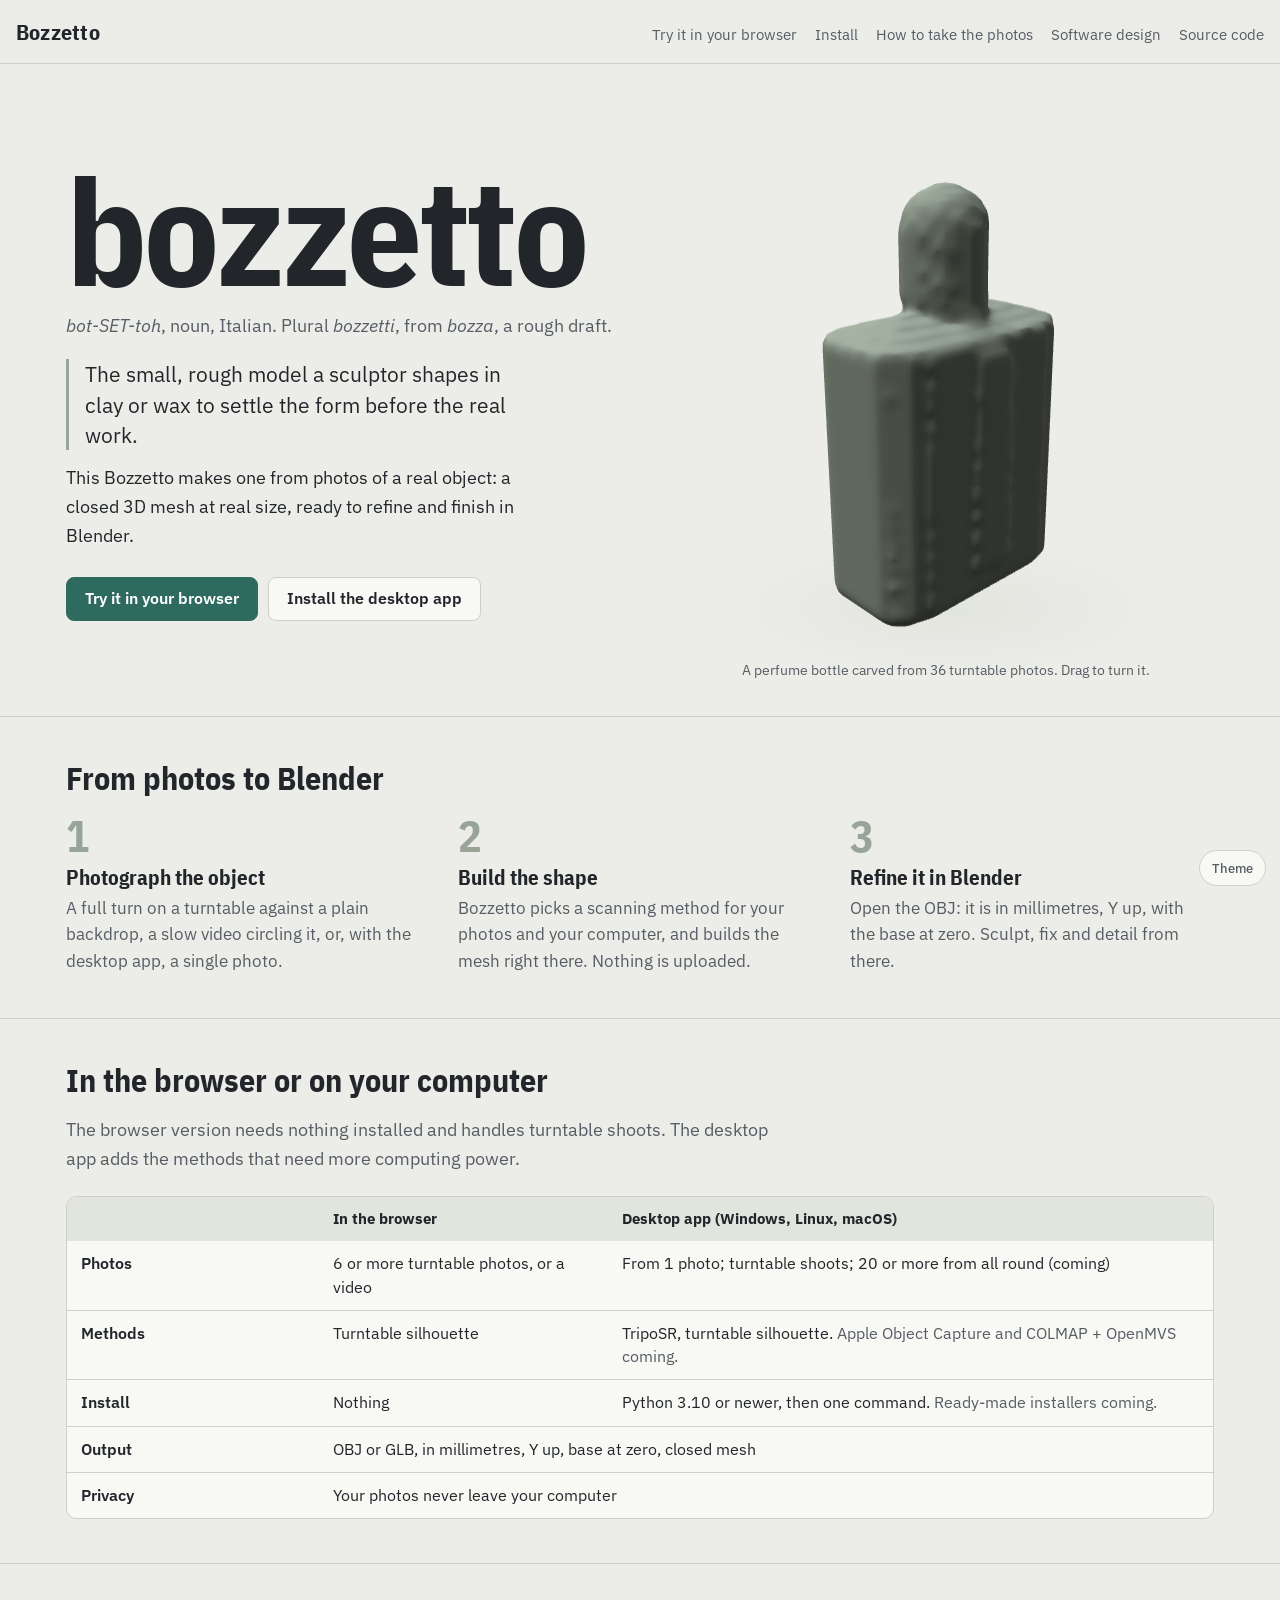
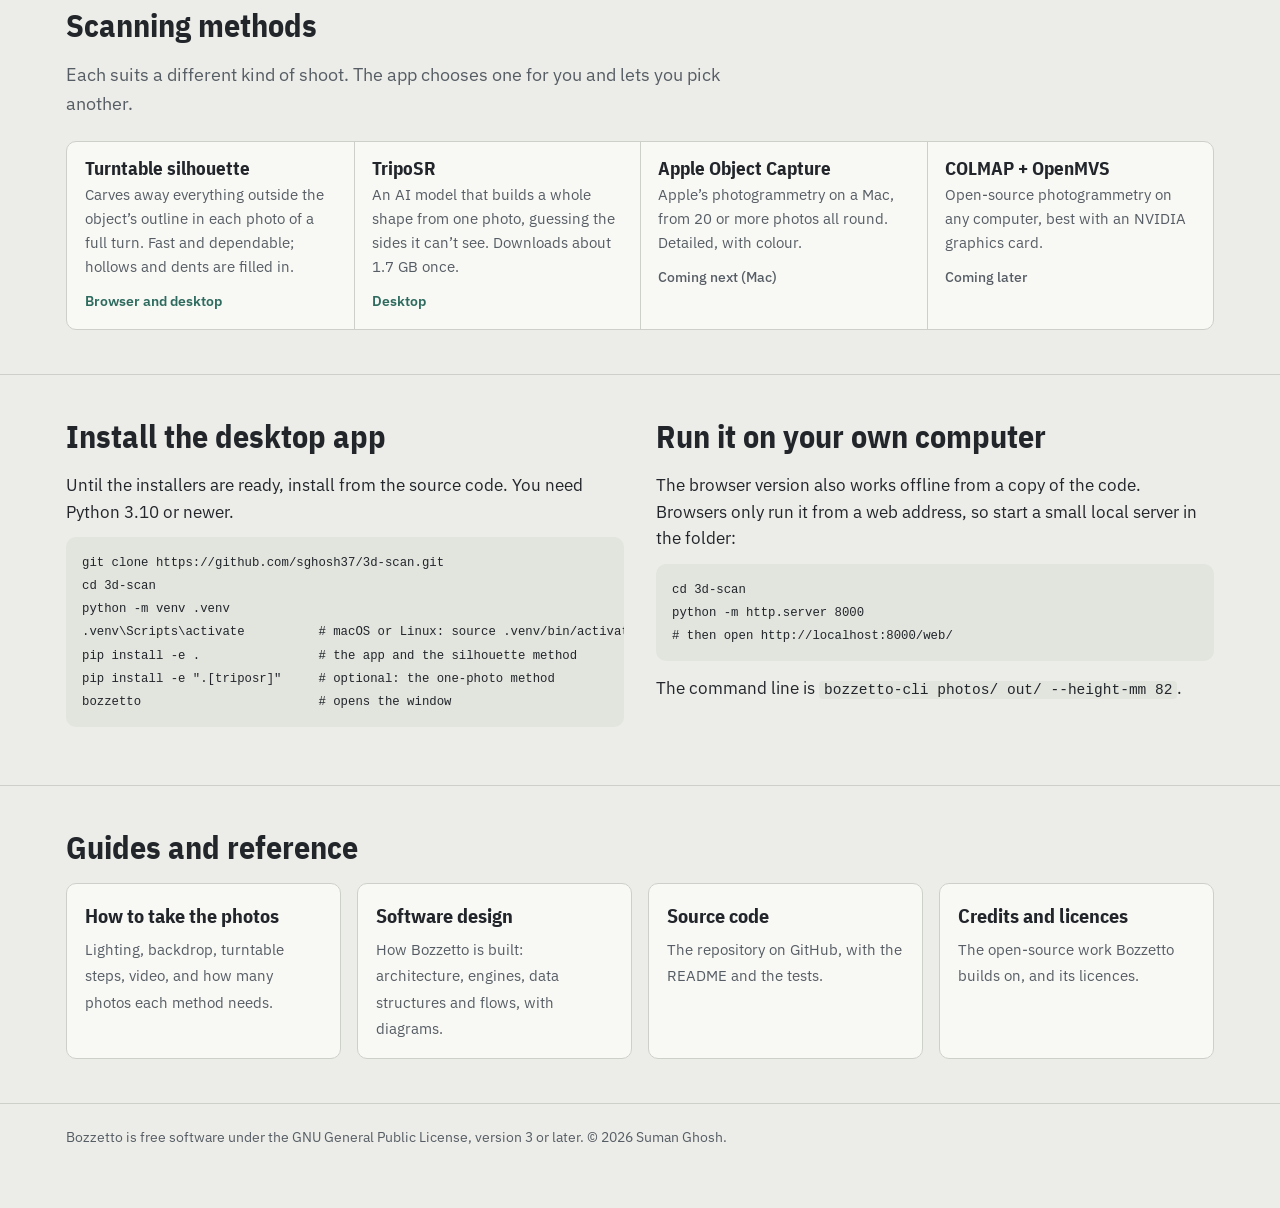
==== index.html @ edd4b000 "Bozzetto in the browser and the home page (stage 6)" ====
<!doctype html>
<!-- Bozzetto: photos to a rough 3D shape for sculpting
     Copyright (C) 2026 Suman Ghosh
     SPDX-License-Identifier: GPL-3.0-or-later -->
<html lang="en">
<head>
<meta charset="utf-8">
<meta name="viewport" content="width=device-width, initial-scale=1">
<title>Bozzetto</title>
<meta name="description" content="Bozzetto turns photos or a short video of a real object into a rough 3D model (OBJ, in millimetres) to refine in Blender. Free software for Windows, Linux, macOS and the browser.">
<link rel="preconnect" href="https://fonts.googleapis.com">
<link rel="preconnect" href="https://fonts.gstatic.com" crossorigin>
<link rel="stylesheet" href="https://fonts.googleapis.com/css2?family=IBM+Plex+Sans:ital,wght@0,400;0,500;0,600;1,400&family=IBM+Plex+Sans+Condensed:wght@600;700&display=swap">
<link rel="stylesheet" href="web/site.css">
<style>
.wrap { max-width: 1180px; margin: 0 auto; padding-left: max(16px, env(safe-area-inset-left, 0px)); padding-right: max(16px, env(safe-area-inset-right, 0px)); }

.hero { display: grid; grid-template-columns: minmax(0, 1.05fr) minmax(0, 1fr); gap: 24px 48px; align-items: center; padding-block: 48px 40px; }
@media (max-width: 860px) { .hero { grid-template-columns: minmax(0, 1fr); padding-block: 28px 24px; } }
.entry h1 { font-size: clamp(64px, 13vw, 148px); line-height: .86; letter-spacing: -.02em; margin: 0 0 18px; }
.entry .say { font-size: 18px; color: var(--ink-2); margin: 0 0 18px; }
.entry .say i { font-style: italic; }
.entry .sense { font-size: 21px; line-height: 1.45; margin: 0 0 14px; max-width: 34ch; border-left: 3px solid var(--clay); padding-left: 16px; }
.entry .ours { font-size: 18px; margin: 0 0 26px; max-width: 42ch; }
.cta { display: flex; flex-wrap: wrap; gap: 10px; }

.stand { position: relative; aspect-ratio: 1 / 1.05; max-height: 72vh; width: 100%; margin-inline: auto;
  background: radial-gradient(ellipse 60% 18% at 50% 88%, var(--sunk) 0, transparent 70%); }
.stand canvas { position: absolute; inset: 0; }
.stand figcaption { position: absolute; left: 0; right: 0; bottom: -6px; text-align: center; font-size: 14px; color: var(--ink-2); }
.stand .nogl { position: absolute; inset: 0; display: grid; place-items: center; color: var(--ink-2); text-align: center; padding: 20px; }

section.block { padding-block: 44px; border-top: 1px solid var(--rule); }
section.block h2 { font-size: 32px; margin-bottom: 18px; }
.lead { font-size: 18px; max-width: 64ch; color: var(--ink-2); margin-bottom: 22px; }

.steps { list-style: none; margin: 0; padding: 0; display: grid; grid-template-columns: repeat(3, minmax(0, 1fr)); gap: 28px; counter-reset: s; }
@media (max-width: 760px) { .steps { grid-template-columns: minmax(0, 1fr); gap: 18px; } }
.steps li { counter-increment: s; }
.steps li::before { content: counter(s); display: block; font-family: var(--display); font-weight: 700; font-size: 44px; line-height: 1; color: var(--clay); margin-bottom: 8px; }
.steps h3 { font-size: 21px; margin-bottom: 6px; }
.steps p { color: var(--ink-2); margin: 0; max-width: 36ch; }

.table-wrap { overflow-x: auto; border: 1px solid var(--rule); border-radius: 10px; background: var(--surface); }
table { border-collapse: collapse; width: 100%; font-size: 15.5px; line-height: 1.5; min-width: 560px; }
th, td { text-align: left; vertical-align: top; padding: 11px 14px; border-bottom: 1px solid var(--rule); }
tr:last-child td, tr:last-child th { border-bottom: 0; }
thead th { font-size: 15px; background: var(--sunk); }
tbody th { font-weight: 600; width: 22%; }
.soon { color: var(--ink-2); }

.engines { display: grid; grid-template-columns: repeat(auto-fit, minmax(240px, 1fr)); gap: 0; border: 1px solid var(--rule); border-radius: 10px; overflow: hidden; background: var(--surface); }
.engine { padding: 16px 18px; border-right: 1px solid var(--rule); border-bottom: 1px solid var(--rule); margin: 0 -1px -1px 0; }
.engine h3 { font-size: 19px; margin-bottom: 4px; }
.engine p { margin: 0 0 8px; font-size: 15px; color: var(--ink-2); }
.engine .state { font-size: 14px; font-weight: 600; color: var(--accent); }
.engine .state.later { color: var(--ink-2); font-weight: 500; }

pre.cmd { background: var(--sunk); border-radius: 10px; padding: 14px 16px; overflow-x: auto; font-size: 14px; line-height: 1.65; margin: 0 0 14px; }
pre.cmd code { background: none; padding: 0; overflow-wrap: normal; }
.cols { display: grid; grid-template-columns: minmax(0, 1fr) minmax(0, 1fr); gap: 32px; }
@media (max-width: 860px) { .cols { grid-template-columns: minmax(0, 1fr); } }

.docs { display: grid; grid-template-columns: repeat(auto-fit, minmax(230px, 1fr)); gap: 16px; }
.doc { display: block; padding: 16px 18px; border: 1px solid var(--rule); border-radius: 10px; background: var(--surface); color: var(--ink); text-decoration: none; }
.doc:hover { border-color: var(--accent); color: var(--ink); }
.doc b { display: block; font-family: var(--display); font-size: 20px; margin-bottom: 4px; }
.doc span { color: var(--ink-2); font-size: 15px; }

footer { border-top: 1px solid var(--rule); padding-block: 22px 60px; font-size: 14px; color: var(--ink-2); }
</style>
</head>
<body>
<header class="topbar">
  <a class="brand" href="./" aria-current="page">Bozzetto</a>
  <nav aria-label="Site">
    <a href="web/">Try it in your browser</a>
    <a href="#install">Install</a>
    <a href="docs/capture.html">How to take the photos</a>
    <a href="docs/design.html">Software design</a>
    <a href="https://github.com/sghosh37/3d-scan">Source code</a>
  </nav>
</header>

<main>
  <div class="wrap hero">
    <div class="entry">
      <h1>bozzetto</h1>
      <p class="say"><i>bot-SET-toh</i>, noun, Italian. Plural <i>bozzetti</i>, from <i>bozza</i>, a rough draft.</p>
      <p class="sense">The small, rough model a sculptor shapes in clay or wax to settle the form before the real work.</p>
      <p class="ours">This Bozzetto makes one from photos of a real object: a closed 3D mesh at real size, ready to refine and finish in Blender.</p>
      <div class="cta">
        <a class="btn primary" href="web/">Try it in your browser</a>
        <a class="btn" href="#install">Install the desktop app</a>
      </div>
    </div>
    <figure class="stand" style="margin:0">
      <canvas class="mesh" id="hero" tabindex="0" aria-label="A perfume bottle scanned by Bozzetto. Drag or use the arrow keys to turn it."></canvas>
      <figcaption>A perfume bottle carved from 36 turntable photos. Drag to turn it.</figcaption>
    </figure>
  </div>

  <section class="block" aria-labelledby="how">
    <div class="wrap">
      <h2 id="how">From photos to Blender</h2>
      <ol class="steps">
        <li><h3>Photograph the object</h3><p>A full turn on a turntable against a plain backdrop, a slow video circling it, or, with the desktop app, a single photo.</p></li>
        <li><h3>Build the shape</h3><p>Bozzetto picks a scanning method for your photos and your computer, and builds the mesh right there. Nothing is uploaded.</p></li>
        <li><h3>Refine it in Blender</h3><p>Open the OBJ: it is in millimetres, Y up, with the base at zero. Sculpt, fix and detail from there.</p></li>
      </ol>
    </div>
  </section>

  <section class="block" aria-labelledby="where">
    <div class="wrap">
      <h2 id="where">In the browser or on your computer</h2>
      <p class="lead">The browser version needs nothing installed and handles turntable shoots. The desktop app adds the methods that need more computing power.</p>
      <div class="table-wrap">
        <table>
          <thead><tr><th scope="col"></th><th scope="col">In the browser</th><th scope="col">Desktop app (Windows, Linux, macOS)</th></tr></thead>
          <tbody>
            <tr><th scope="row">Photos</th><td>6 or more turntable photos, or a video</td><td>From 1 photo; turntable shoots; 20 or more from all round (coming)</td></tr>
            <tr><th scope="row">Methods</th><td>Turntable silhouette</td><td>TripoSR, turntable silhouette. <span class="soon">Apple Object Capture and COLMAP + OpenMVS coming.</span></td></tr>
            <tr><th scope="row">Install</th><td>Nothing</td><td>Python 3.10 or newer, then one command. <span class="soon">Ready-made installers coming.</span></td></tr>
            <tr><th scope="row">Output</th><td colspan="2">OBJ or GLB, in millimetres, Y up, base at zero, closed mesh</td></tr>
            <tr><th scope="row">Privacy</th><td colspan="2">Your photos never leave your computer</td></tr>
          </tbody>
        </table>
      </div>
    </div>
  </section>

  <section class="block" aria-labelledby="methods">
    <div class="wrap">
      <h2 id="methods">Scanning methods</h2>
      <p class="lead">Each suits a different kind of shoot. The app chooses one for you and lets you pick another.</p>
      <div class="engines">
        <div class="engine"><h3>Turntable silhouette</h3><p>Carves away everything outside the object’s outline in each photo of a full turn. Fast and dependable; hollows and dents are filled in.</p><span class="state">Browser and desktop</span></div>
        <div class="engine"><h3>TripoSR</h3><p>An AI model that builds a whole shape from one photo, guessing the sides it can’t see. Downloads about 1.7 GB once.</p><span class="state">Desktop</span></div>
        <div class="engine"><h3>Apple Object Capture</h3><p>Apple’s photogrammetry on a Mac, from 20 or more photos all round. Detailed, with colour.</p><span class="state later">Coming next (Mac)</span></div>
        <div class="engine"><h3>COLMAP + OpenMVS</h3><p>Open-source photogrammetry on any computer, best with an NVIDIA graphics card.</p><span class="state later">Coming later</span></div>
      </div>
    </div>
  </section>

  <section class="block" id="install" aria-labelledby="installh">
    <div class="wrap cols">
      <div>
        <h2 id="installh">Install the desktop app</h2>
        <p>Until the installers are ready, install from the source code. You need Python 3.10 or newer.</p>
<pre class="cmd"><code>git clone https://github.com/sghosh37/3d-scan.git
cd 3d-scan
python -m venv .venv
.venv\Scripts\activate          # macOS or Linux: source .venv/bin/activate
pip install -e .                # the app and the silhouette method
pip install -e ".[triposr]"     # optional: the one-photo method
bozzetto                        # opens the window</code></pre>
      </div>
      <div>
        <h2>Run it on your own computer</h2>
        <p>The browser version also works offline from a copy of the code. Browsers only run it from a web address, so start a small local server in the folder:</p>
<pre class="cmd"><code>cd 3d-scan
python -m http.server 8000
# then open http://localhost:8000/web/</code></pre>
        <p>The command line is <code>bozzetto-cli photos/ out/ --height-mm 82</code>.</p>
      </div>
    </div>
  </section>

  <section class="block" aria-labelledby="docs">
    <div class="wrap">
      <h2 id="docs">Guides and reference</h2>
      <div class="docs">
        <a class="doc" href="docs/capture.html"><b>How to take the photos</b><span>Lighting, backdrop, turntable steps, video, and how many photos each method needs.</span></a>
        <a class="doc" href="docs/design.html"><b>Software design</b><span>How Bozzetto is built: architecture, engines, data structures and flows, with diagrams.</span></a>
        <a class="doc" href="https://github.com/sghosh37/3d-scan"><b>Source code</b><span>The repository on GitHub, with the README and the tests.</span></a>
        <a class="doc" href="https://github.com/sghosh37/3d-scan/blob/main/THIRD_PARTY_NOTICES.md"><b>Credits and licences</b><span>The open-source work Bozzetto builds on, and its licences.</span></a>
      </div>
    </div>
  </section>
</main>

<footer>
  <div class="wrap">Bozzetto is free software under the GNU General Public License, version 3 or later. © 2026 Suman Ghosh.</div>
</footer>
<button class="theme-toggle" type="button" id="themeToggle" aria-label="Switch between light and dark theme">Theme</button>
<script type="module">
import { MeshViewer } from './web/js/viewer.js';
const root = document.documentElement;
try { const t = localStorage.getItem('bozzetto.theme'); if (t) root.dataset.theme = JSON.parse(t); } catch {}
let viewer = null;
document.getElementById('themeToggle').addEventListener('click', () => {
  const dark = root.dataset.theme ? root.dataset.theme === 'dark' : matchMedia('(prefers-color-scheme: dark)').matches;
  root.dataset.theme = dark ? 'light' : 'dark';
  try { localStorage.setItem('bozzetto.theme', JSON.stringify(root.dataset.theme)); } catch {}
  viewer?.draw();
});
try {
  viewer = new MeshViewer(document.getElementById('hero'), { spin: true });
  viewer.zoom = 1.15;
  await viewer.loadGlb('web/sample/perfume.glb');
} catch (e) {
  const c = document.getElementById('hero');
  const p = document.createElement('div'); p.className = 'nogl';
  p.textContent = 'The 3D model can’t be shown in this browser.';
  c.replaceWith(p);
}
</script>
</body>
</html>
---- web/site.css ----
/* Bozzetto: photos to a rough 3D shape for sculpting
   Copyright (C) 2026 Suman Ghosh
   SPDX-License-Identifier: GPL-3.0-or-later

   Shared look for the home page and the browser app: plaster-grey ground, graphite ink,
   grey-green modelling clay for meshes, one viridian accent (oxidised armature wire). */
:root {
  --plaster: #ECEDE8; --surface: #F8F8F5; --sunk: #E2E4DE; --ink: #22262B; --ink-2: #565D64; --rule: #CDD0C9;
  --accent: #2E6B5E; --accent-ink: #FFFFFF; --accent-soft: #DCEAE5; --warn: #8A4B12; --warn-soft: #F4E7D6;
  --bad: #9B2C2C; --bad-soft: #F6DEDC;
  --clay: #97A497; --clay-sky: #FFFFFF; --clay-ground: #6F6A60;
  --display: 'IBM Plex Sans Condensed', 'Arial Narrow', sans-serif;
  --body: 'IBM Plex Sans', -apple-system, 'Segoe UI', Roboto, sans-serif;
  color-scheme: light;
}
@media (prefers-color-scheme: dark) {
  :root:not([data-theme="light"]) {
    --plaster: #191B1D; --surface: #222528; --sunk: #2A2E31; --ink: #E7E9E4; --ink-2: #A6ADB2; --rule: #3A3F43;
    --accent: #7FC4B2; --accent-ink: #10201C; --accent-soft: #1D332E; --warn: #E6B07A; --warn-soft: #3A2C1D;
    --bad: #F0A39C; --bad-soft: #3D2321;
    --clay: #A3B0A4; --clay-sky: #E8ECE6; --clay-ground: #4A463F; color-scheme: dark;
  }
}
:root[data-theme="dark"] {
  --plaster: #191B1D; --surface: #222528; --sunk: #2A2E31; --ink: #E7E9E4; --ink-2: #A6ADB2; --rule: #3A3F43;
  --accent: #7FC4B2; --accent-ink: #10201C; --accent-soft: #1D332E; --warn: #E6B07A; --warn-soft: #3A2C1D;
  --bad: #F0A39C; --bad-soft: #3D2321;
  --clay: #A3B0A4; --clay-sky: #E8ECE6; --clay-ground: #4A463F; color-scheme: dark;
}
* { box-sizing: border-box; }
html { -webkit-text-size-adjust: 100%; }
body { margin: 0; background: var(--plaster); color: var(--ink); font-family: var(--body); font-size: 16.5px; line-height: 1.6; -webkit-font-smoothing: antialiased; }
a { color: var(--accent); text-underline-offset: 2px; }
a:hover { color: var(--ink); }
:focus-visible { outline: 2px solid var(--accent); outline-offset: 2px; border-radius: 4px; }
h1, h2, h3 { font-family: var(--display); font-weight: 700; line-height: 1.1; margin: 0; text-wrap: balance; }
p { margin: 0 0 12px; }
code { font-family: ui-monospace, 'SF Mono', Menlo, Consolas, monospace; font-size: .88em; background: var(--sunk); padding: 1px 5px; border-radius: 4px; overflow-wrap: anywhere; }

/* top bar */
.topbar { display: flex; flex-wrap: wrap; align-items: baseline; justify-content: space-between; gap: 6px 24px;
  padding: 14px max(16px, env(safe-area-inset-left, 0px)); border-bottom: 1px solid var(--rule); background: var(--plaster); }
.topbar .brand { font-family: var(--display); font-weight: 700; font-size: 22px; color: var(--ink); text-decoration: none; letter-spacing: .01em; }
.topbar .brand small { font-family: var(--body); font-weight: 400; font-size: 14px; color: var(--ink-2); margin-left: 8px; letter-spacing: 0; }
.topbar nav { display: flex; flex-wrap: wrap; gap: 4px 18px; font-size: 15px; }
.topbar nav a { color: var(--ink-2); text-decoration: none; }
.topbar nav a:hover, .topbar nav a[aria-current="page"] { color: var(--ink); text-decoration: underline; }

/* buttons */
.btn { display: inline-flex; align-items: center; justify-content: center; gap: 8px; min-height: 44px; padding: 9px 18px;
  font: 600 15.5px/1.2 var(--body); border-radius: 8px; border: 1px solid var(--rule); background: var(--surface); color: var(--ink);
  cursor: pointer; text-decoration: none; }
.btn:hover { border-color: var(--ink-2); color: var(--ink); }
.btn.primary { background: var(--accent); border-color: var(--accent); color: var(--accent-ink); }
.btn.primary:hover { filter: brightness(1.08); color: var(--accent-ink); }
.btn[disabled] { opacity: .45; cursor: not-allowed; filter: none; }

.theme-toggle { position: fixed; right: 14px; bottom: 14px; z-index: 5; min-height: 36px; padding: 6px 12px; font: 500 13px var(--body);
  border-radius: 18px; border: 1px solid var(--rule); background: var(--surface); color: var(--ink-2); cursor: pointer; }

canvas.mesh { display: block; width: 100%; height: 100%; touch-action: none; cursor: grab; }
canvas.mesh:active { cursor: grabbing; }

@media (prefers-reduced-motion: reduce) { * { transition: none !important; animation: none !important; } }
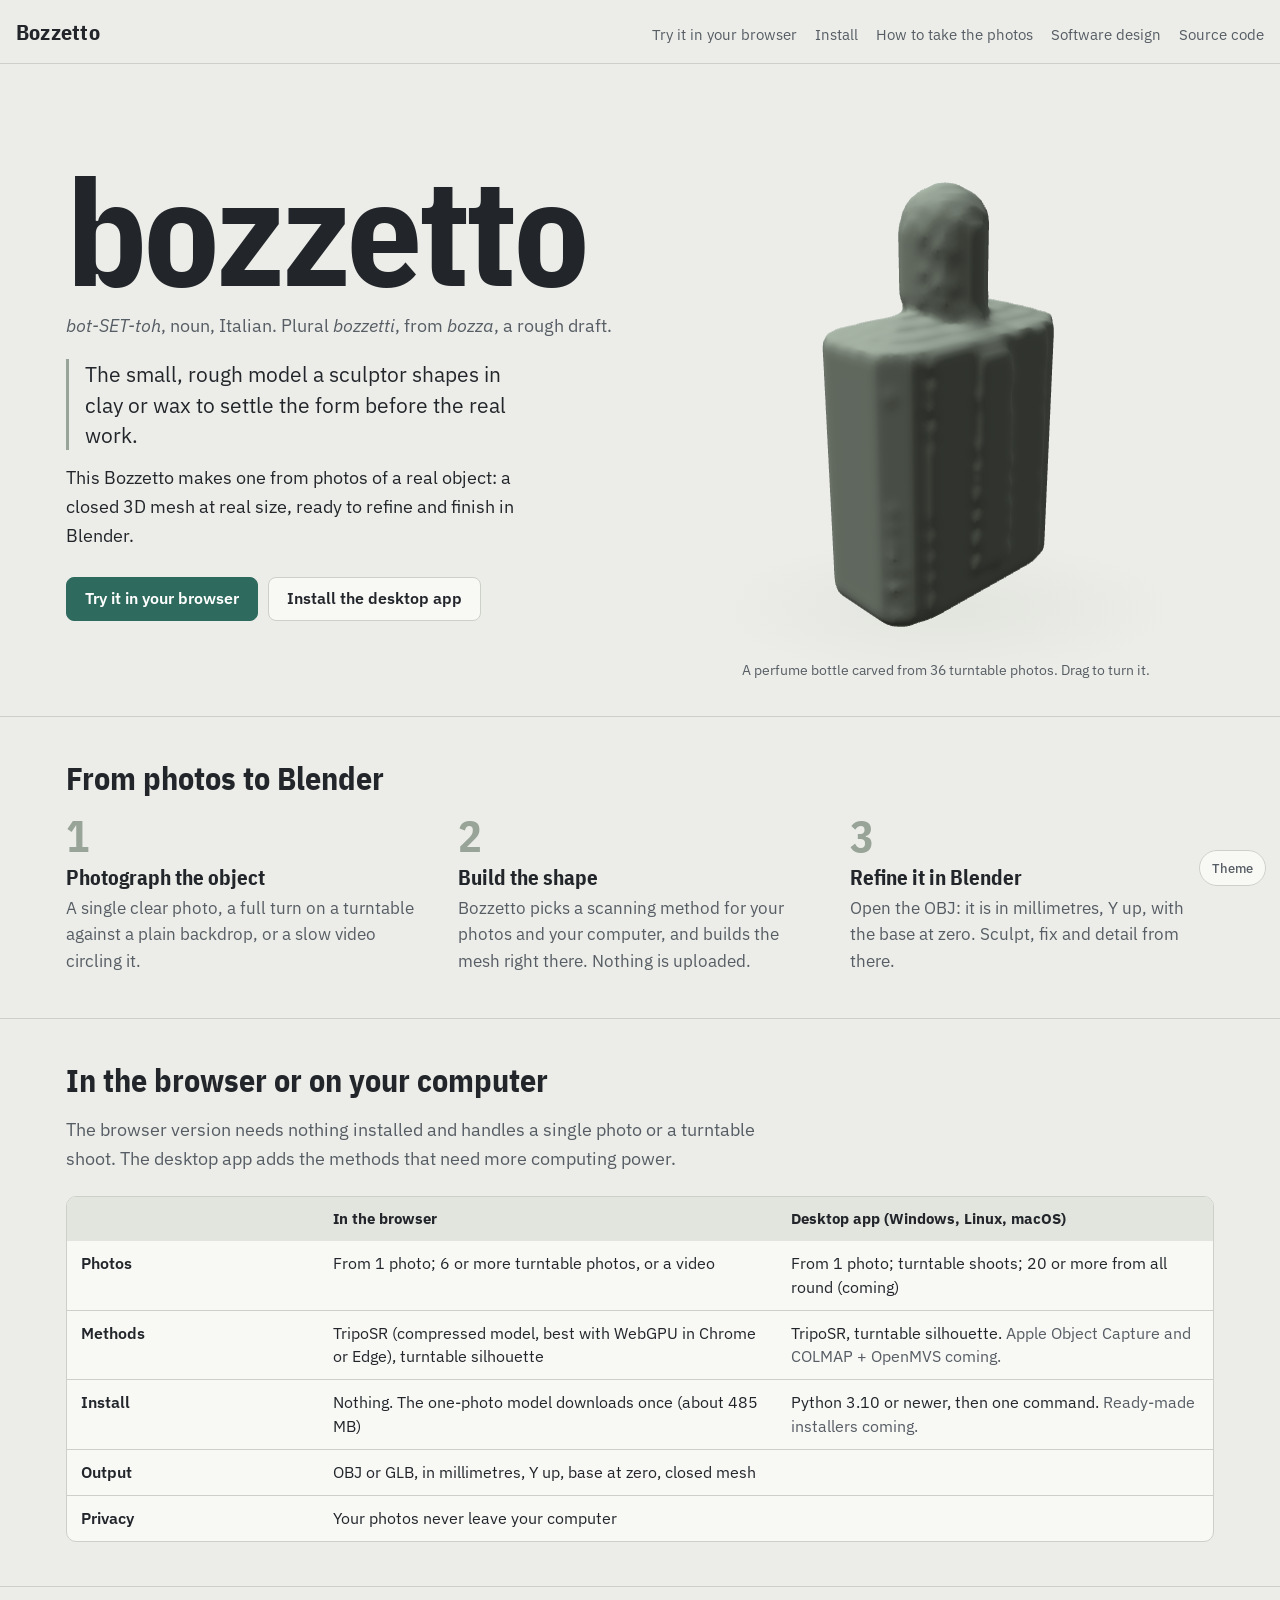
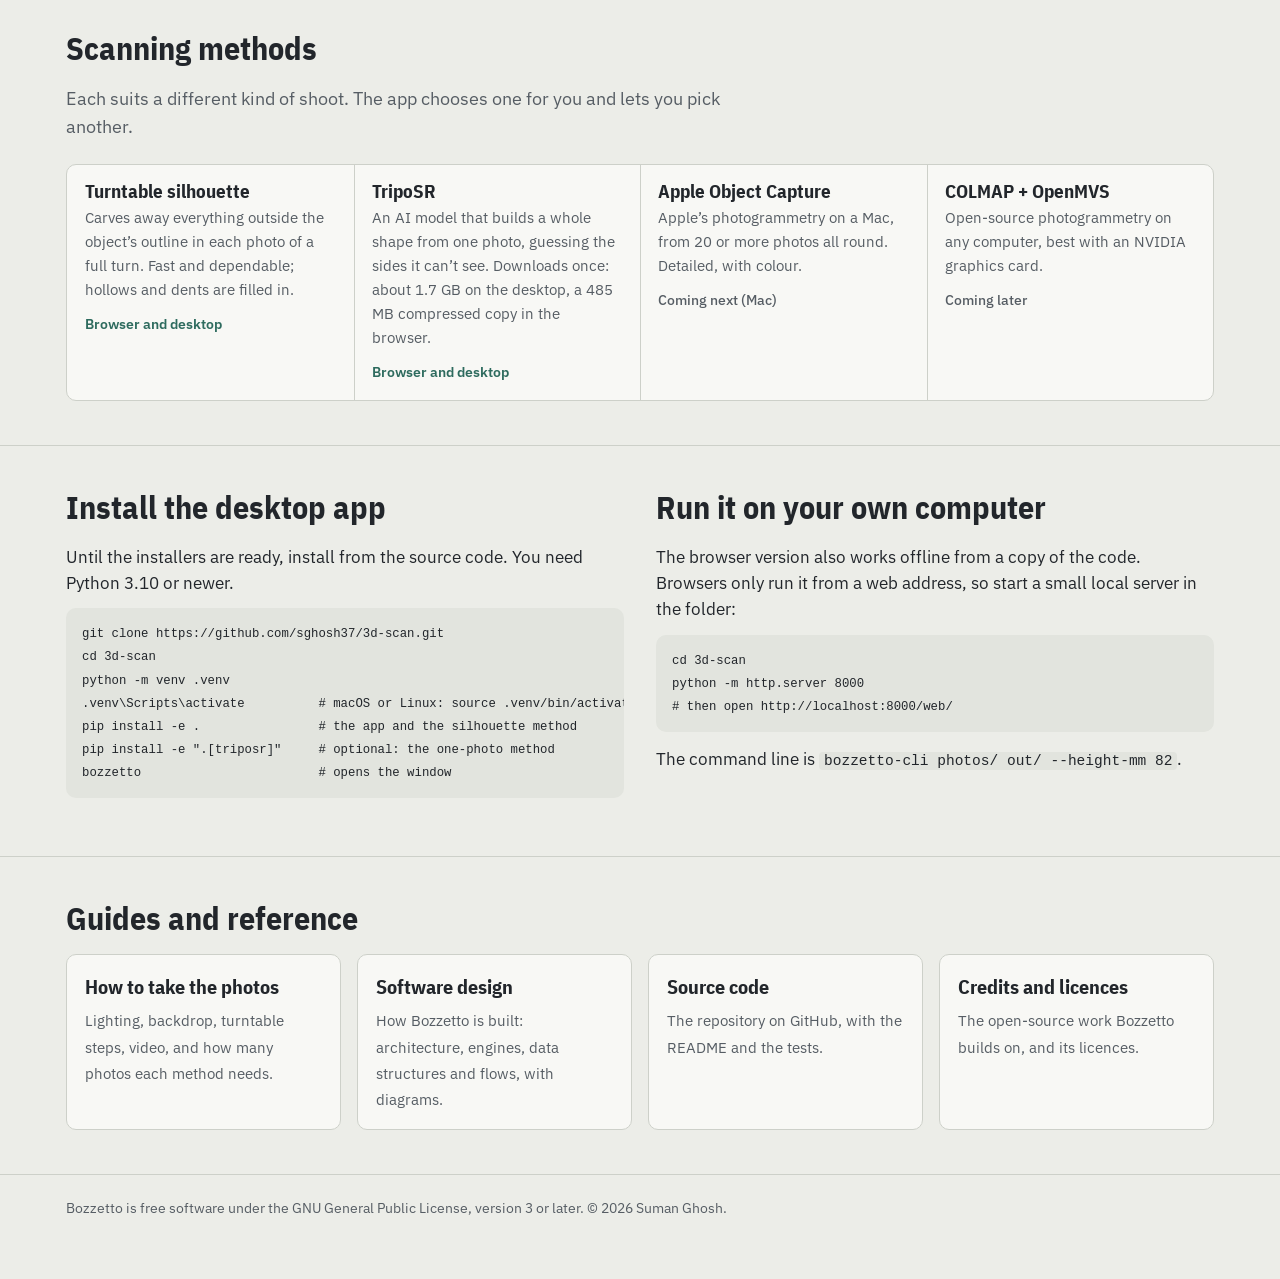
==== commit 9cc5872e: "Browser: one-photo TripoSR method" ====
--- a/index.html
+++ b/index.html
@@ -104,7 +104,7 @@
     <div class="wrap">
       <h2 id="how">From photos to Blender</h2>
       <ol class="steps">
-        <li><h3>Photograph the object</h3><p>A full turn on a turntable against a plain backdrop, a slow video circling it, or, with the desktop app, a single photo.</p></li>
+        <li><h3>Photograph the object</h3><p>A single clear photo, a full turn on a turntable against a plain backdrop, or a slow video circling it.</p></li>
         <li><h3>Build the shape</h3><p>Bozzetto picks a scanning method for your photos and your computer, and builds the mesh right there. Nothing is uploaded.</p></li>
         <li><h3>Refine it in Blender</h3><p>Open the OBJ: it is in millimetres, Y up, with the base at zero. Sculpt, fix and detail from there.</p></li>
       </ol>
@@ -114,14 +114,14 @@
   <section class="block" aria-labelledby="where">
     <div class="wrap">
       <h2 id="where">In the browser or on your computer</h2>
-      <p class="lead">The browser version needs nothing installed and handles turntable shoots. The desktop app adds the methods that need more computing power.</p>
+      <p class="lead">The browser version needs nothing installed and handles a single photo or a turntable shoot. The desktop app adds the methods that need more computing power.</p>
       <div class="table-wrap">
         <table>
           <thead><tr><th scope="col"></th><th scope="col">In the browser</th><th scope="col">Desktop app (Windows, Linux, macOS)</th></tr></thead>
           <tbody>
-            <tr><th scope="row">Photos</th><td>6 or more turntable photos, or a video</td><td>From 1 photo; turntable shoots; 20 or more from all round (coming)</td></tr>
-            <tr><th scope="row">Methods</th><td>Turntable silhouette</td><td>TripoSR, turntable silhouette. <span class="soon">Apple Object Capture and COLMAP + OpenMVS coming.</span></td></tr>
-            <tr><th scope="row">Install</th><td>Nothing</td><td>Python 3.10 or newer, then one command. <span class="soon">Ready-made installers coming.</span></td></tr>
+            <tr><th scope="row">Photos</th><td>From 1 photo; 6 or more turntable photos, or a video</td><td>From 1 photo; turntable shoots; 20 or more from all round (coming)</td></tr>
+            <tr><th scope="row">Methods</th><td>TripoSR (compressed model, best with WebGPU in Chrome or Edge), turntable silhouette</td><td>TripoSR, turntable silhouette. <span class="soon">Apple Object Capture and COLMAP + OpenMVS coming.</span></td></tr>
+            <tr><th scope="row">Install</th><td>Nothing. The one-photo model downloads once (about 485 MB)</td><td>Python 3.10 or newer, then one command. <span class="soon">Ready-made installers coming.</span></td></tr>
             <tr><th scope="row">Output</th><td colspan="2">OBJ or GLB, in millimetres, Y up, base at zero, closed mesh</td></tr>
             <tr><th scope="row">Privacy</th><td colspan="2">Your photos never leave your computer</td></tr>
           </tbody>
@@ -136,7 +136,7 @@
       <p class="lead">Each suits a different kind of shoot. The app chooses one for you and lets you pick another.</p>
       <div class="engines">
         <div class="engine"><h3>Turntable silhouette</h3><p>Carves away everything outside the object’s outline in each photo of a full turn. Fast and dependable; hollows and dents are filled in.</p><span class="state">Browser and desktop</span></div>
-        <div class="engine"><h3>TripoSR</h3><p>An AI model that builds a whole shape from one photo, guessing the sides it can’t see. Downloads about 1.7 GB once.</p><span class="state">Desktop</span></div>
+        <div class="engine"><h3>TripoSR</h3><p>An AI model that builds a whole shape from one photo, guessing the sides it can’t see. Downloads once: about 1.7 GB on the desktop, a 485 MB compressed copy in the browser.</p><span class="state">Browser and desktop</span></div>
         <div class="engine"><h3>Apple Object Capture</h3><p>Apple’s photogrammetry on a Mac, from 20 or more photos all round. Detailed, with colour.</p><span class="state later">Coming next (Mac)</span></div>
         <div class="engine"><h3>COLMAP + OpenMVS</h3><p>Open-source photogrammetry on any computer, best with an NVIDIA graphics card.</p><span class="state later">Coming later</span></div>
       </div>
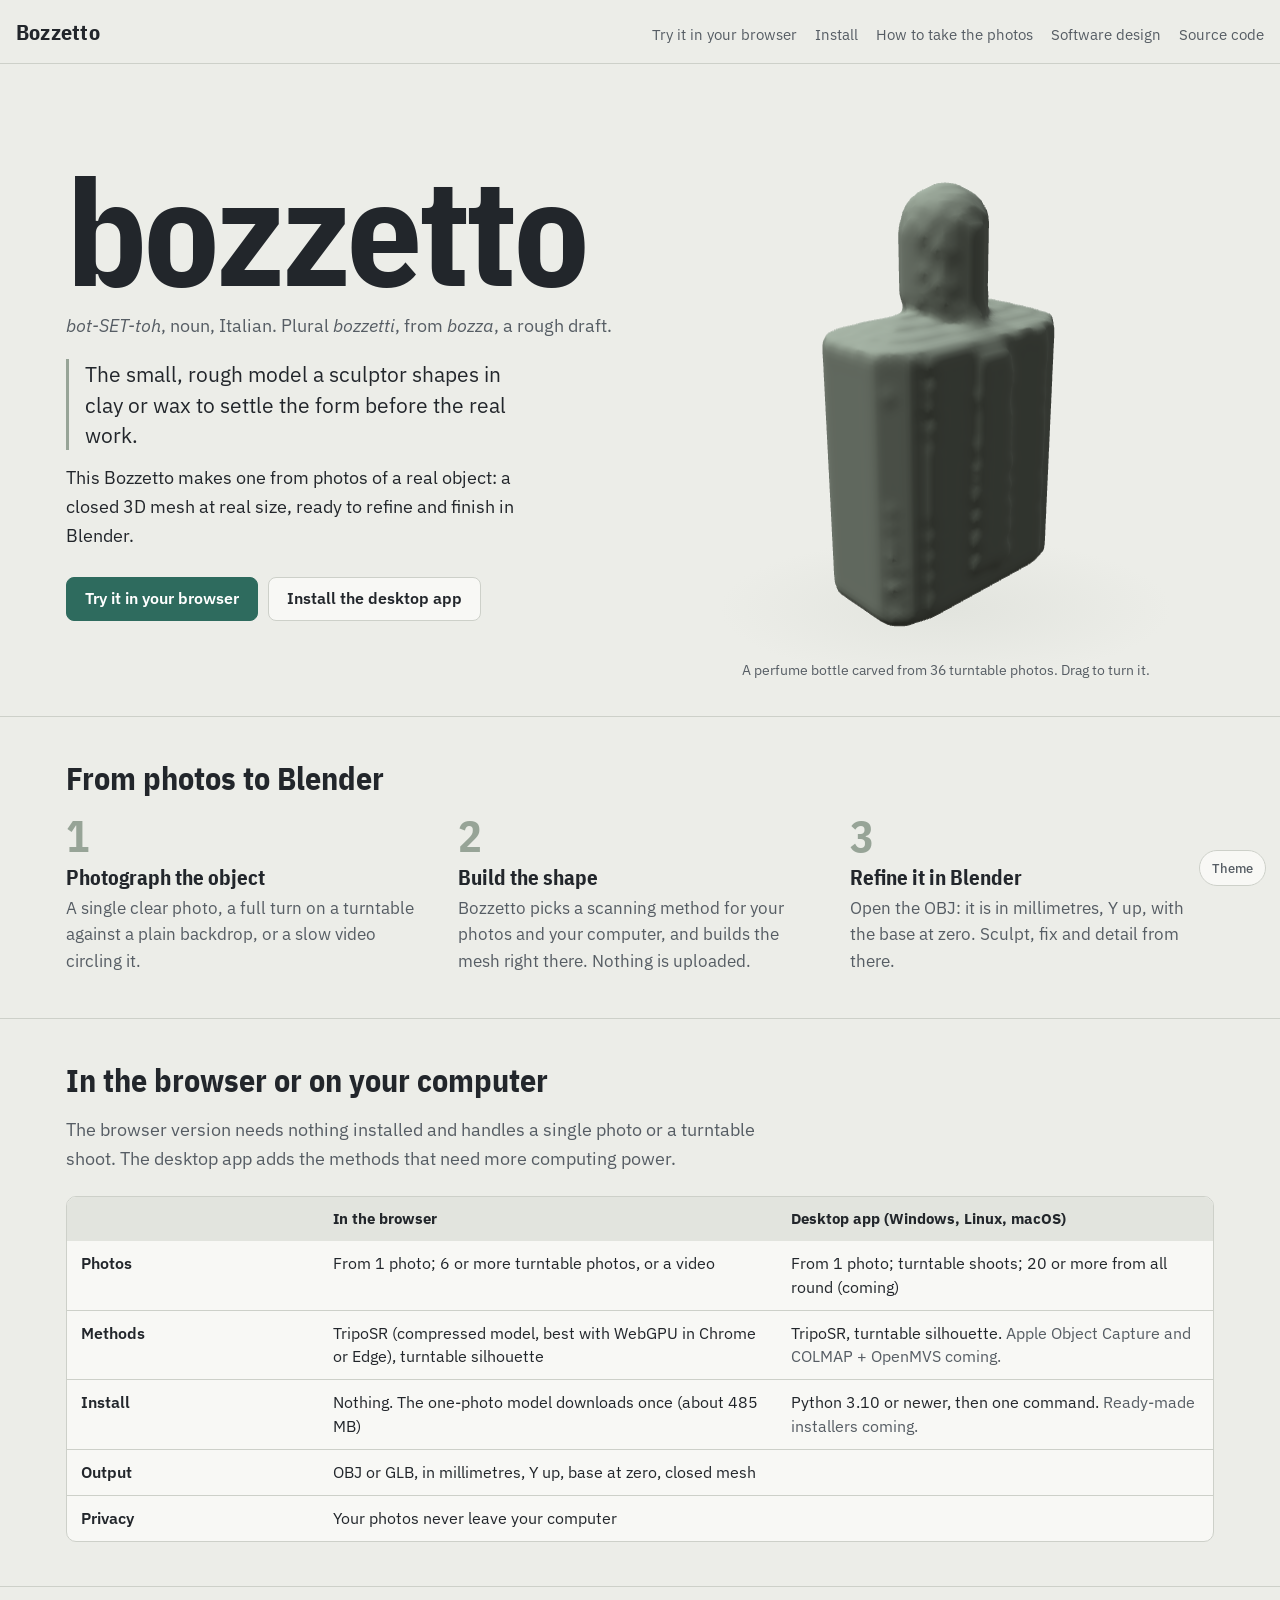
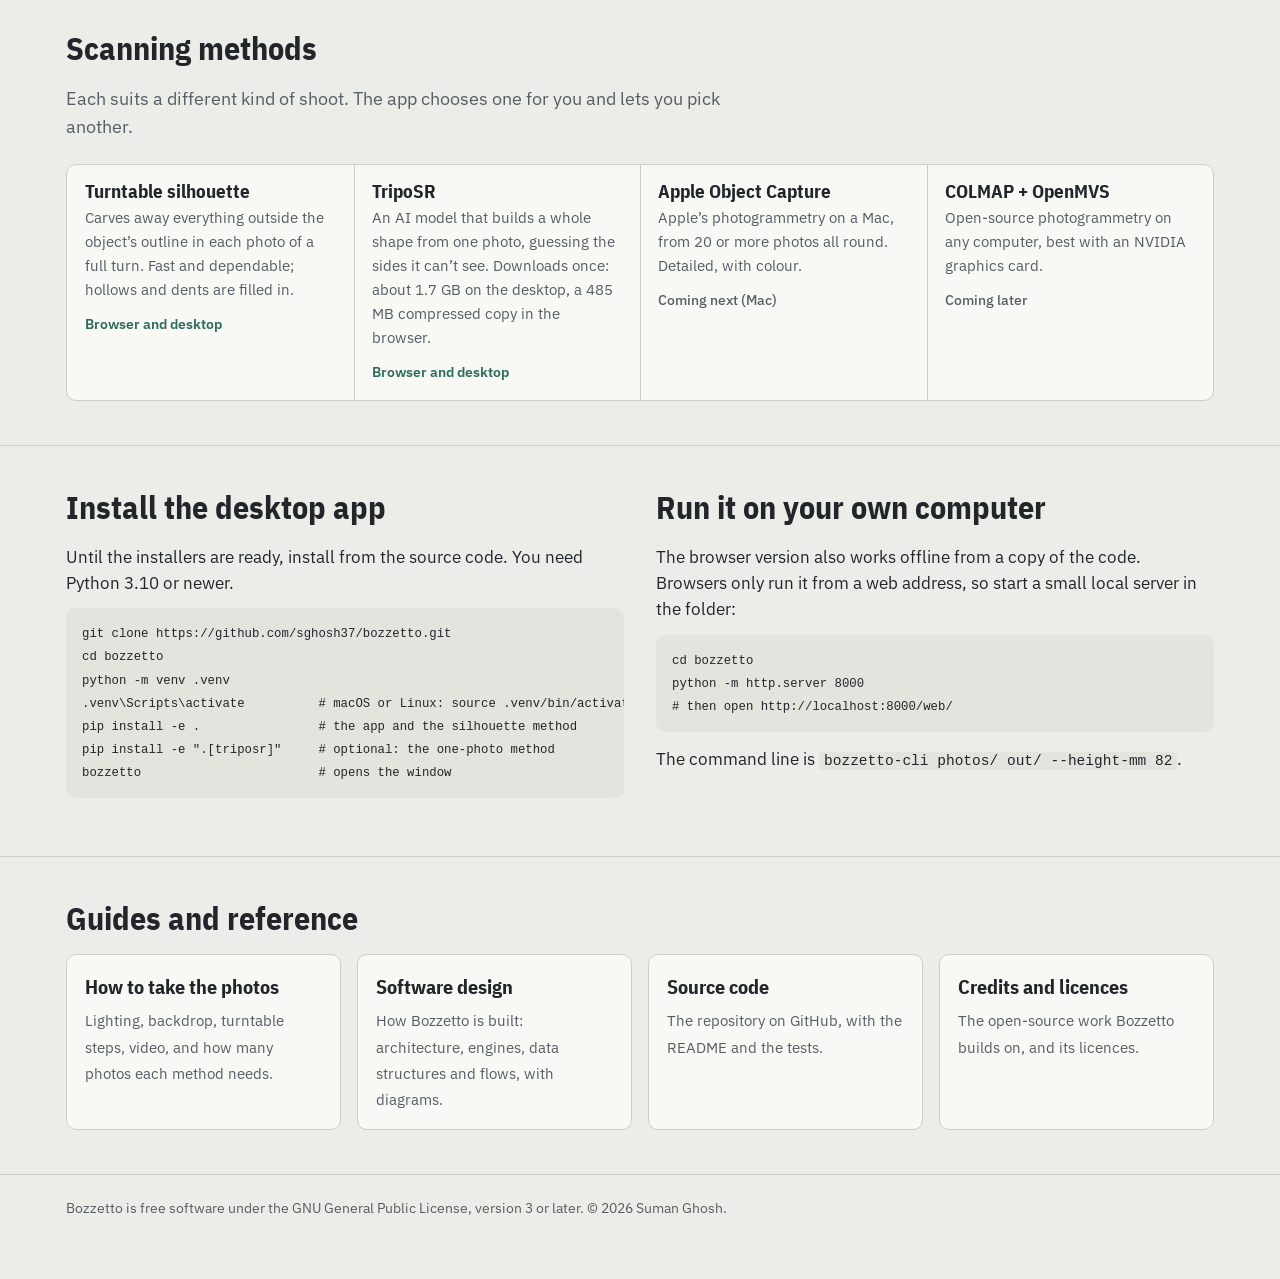
==== commit 15cff3b4: "Browser one-photo: fix the model failing to start on WebGPU" ====
--- a/index.html
+++ b/index.html
@@ -78,7 +78,7 @@
     <a href="#install">Install</a>
     <a href="docs/capture.html">How to take the photos</a>
     <a href="docs/design.html">Software design</a>
-    <a href="https://github.com/sghosh37/3d-scan">Source code</a>
+    <a href="https://github.com/sghosh37/bozzetto">Source code</a>
   </nav>
 </header>
 
@@ -148,8 +148,8 @@
       <div>
         <h2 id="installh">Install the desktop app</h2>
         <p>Until the installers are ready, install from the source code. You need Python 3.10 or newer.</p>
-<pre class="cmd"><code>git clone https://github.com/sghosh37/3d-scan.git
-cd 3d-scan
+<pre class="cmd"><code>git clone https://github.com/sghosh37/bozzetto.git
+cd bozzetto
 python -m venv .venv
 .venv\Scripts\activate          # macOS or Linux: source .venv/bin/activate
 pip install -e .                # the app and the silhouette method
@@ -159,7 +159,7 @@
       <div>
         <h2>Run it on your own computer</h2>
         <p>The browser version also works offline from a copy of the code. Browsers only run it from a web address, so start a small local server in the folder:</p>
-<pre class="cmd"><code>cd 3d-scan
+<pre class="cmd"><code>cd bozzetto
 python -m http.server 8000
 # then open http://localhost:8000/web/</code></pre>
         <p>The command line is <code>bozzetto-cli photos/ out/ --height-mm 82</code>.</p>
@@ -173,8 +173,8 @@
       <div class="docs">
         <a class="doc" href="docs/capture.html"><b>How to take the photos</b><span>Lighting, backdrop, turntable steps, video, and how many photos each method needs.</span></a>
         <a class="doc" href="docs/design.html"><b>Software design</b><span>How Bozzetto is built: architecture, engines, data structures and flows, with diagrams.</span></a>
-        <a class="doc" href="https://github.com/sghosh37/3d-scan"><b>Source code</b><span>The repository on GitHub, with the README and the tests.</span></a>
-        <a class="doc" href="https://github.com/sghosh37/3d-scan/blob/main/THIRD_PARTY_NOTICES.md"><b>Credits and licences</b><span>The open-source work Bozzetto builds on, and its licences.</span></a>
+        <a class="doc" href="https://github.com/sghosh37/bozzetto"><b>Source code</b><span>The repository on GitHub, with the README and the tests.</span></a>
+        <a class="doc" href="https://github.com/sghosh37/bozzetto/blob/main/THIRD_PARTY_NOTICES.md"><b>Credits and licences</b><span>The open-source work Bozzetto builds on, and its licences.</span></a>
       </div>
     </div>
   </section>
